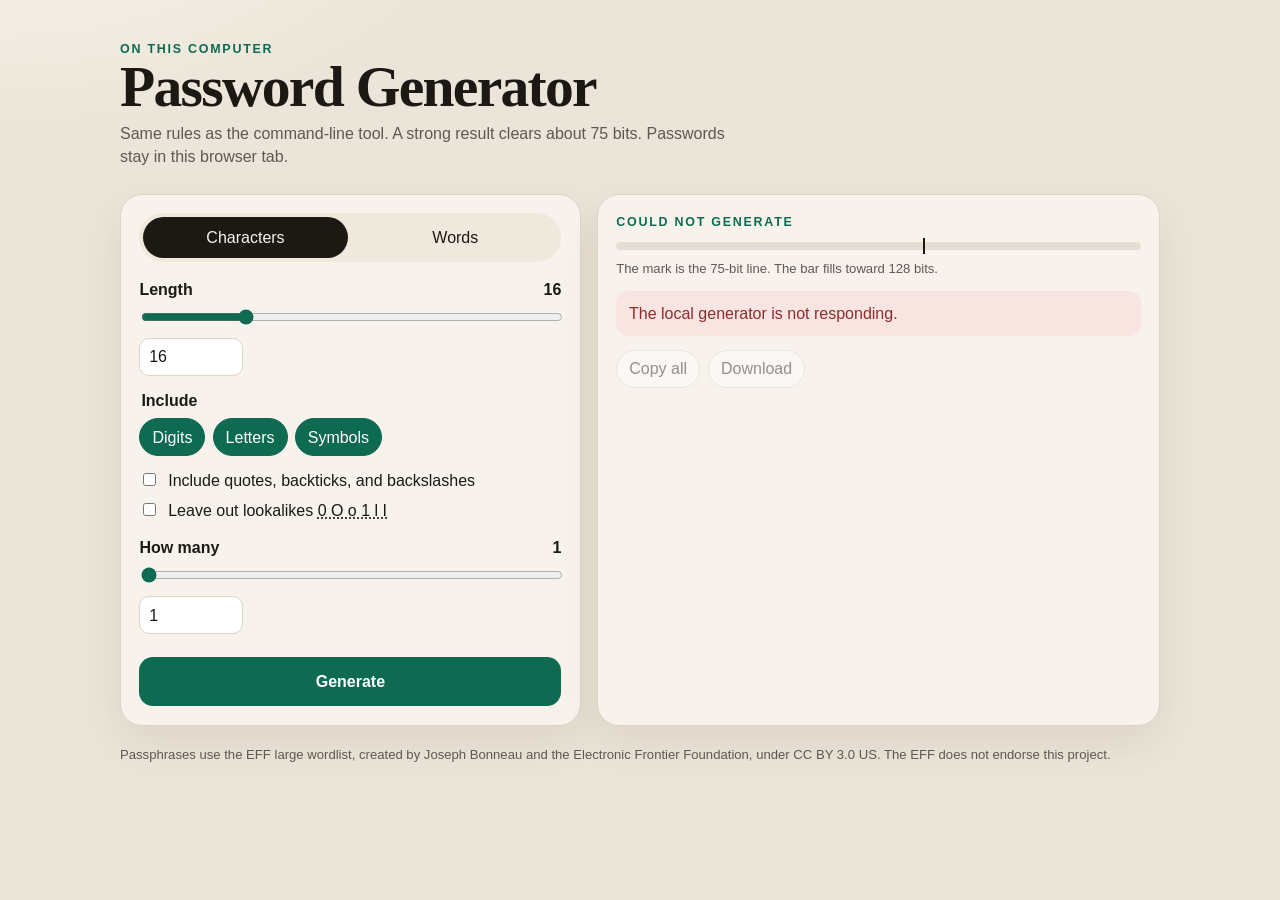
==== gui/index.html @ fabc6907 "Add a local browser interface for the password generator. The page calls the existing generator for " ====
<!DOCTYPE html>
<html lang="en">
<head>
  <meta charset="utf-8">
  <meta name="viewport" content="width=device-width, initial-scale=1">
  <meta name="referrer" content="no-referrer">
  <title>Password Generator</title>
  <link rel="stylesheet" href="styles.css">
</head>
<body>
  <main class="shell">
    <header class="intro">
      <p class="eyebrow">On this computer</p>
      <h1>Password Generator</h1>
      <p class="lede">Same rules as the command-line tool. A strong result clears about 75 bits. Passwords stay in this browser tab.</p>
    </header>

    <div class="layout">
      <form id="controls" class="panel">
        <div class="mode" role="tablist" aria-label="Password style">
          <button type="button" class="mode-button" id="mode-characters" role="tab" aria-selected="true" aria-controls="character-fields">Characters</button>
          <button type="button" class="mode-button" id="mode-words" role="tab" aria-selected="false" aria-controls="word-fields">Words</button>
        </div>

        <div id="character-fields">
          <div class="field">
            <div class="field-label">
              <label for="length">Length</label>
              <output id="length-readout" for="length">16</output>
            </div>
            <input id="length" type="range" min="1" max="64" value="16">
            <input id="length-number" class="number" type="number" min="1" max="1024" value="16" inputmode="numeric" aria-label="Length as a number">
          </div>

          <fieldset class="choices">
            <legend>Include</legend>
            <label class="chip"><input type="checkbox" id="digits" checked><span>Digits</span></label>
            <label class="chip"><input type="checkbox" id="letters" checked><span>Letters</span></label>
            <label class="chip"><input type="checkbox" id="special" checked><span>Symbols</span></label>
          </fieldset>

          <label class="check">
            <input type="checkbox" id="all-special">
            <span>Include quotes, backticks, and backslashes</span>
          </label>
          <label class="check">
            <input type="checkbox" id="no-ambiguous">
            <span>Leave out lookalikes <abbr title="zero, capital o, lowercase o, one, lowercase L, capital i">0 O o 1 l I</abbr></span>
          </label>
        </div>

        <div id="word-fields" hidden>
          <div class="field">
            <div class="field-label">
              <label for="words">Words</label>
              <output id="words-readout" for="words">6</output>
            </div>
            <input id="words" type="range" min="1" max="12" value="6">
            <input id="words-number" class="number" type="number" min="1" max="20" value="6" inputmode="numeric" aria-label="Word count as a number">
          </div>
          <p class="hint">Six words from the EFF list are about 78 bits. Five words fall short of the strong line.</p>
        </div>

        <div class="field">
          <div class="field-label">
            <label for="count">How many</label>
            <output id="count-readout" for="count">1</output>
          </div>
          <input id="count" type="range" min="1" max="10" value="1">
          <input id="count-number" class="number" type="number" min="1" max="100" value="1" inputmode="numeric" aria-label="How many as a number">
        </div>

        <button type="submit" class="primary" id="generate">Generate</button>
      </form>

      <section class="panel result" id="results" aria-live="polite">
        <div class="result-head">
          <p class="eyebrow" id="strength-label">Result</p>
          <p class="bits" id="bits-label">Waiting to generate</p>
        </div>
        <div class="meter" aria-hidden="true">
          <span id="meter-fill"></span>
          <i id="meter-mark" title="Strong line, 75 bits"></i>
        </div>
        <p class="meter-caption">The mark is the 75-bit line. The bar fills toward 128 bits.</p>
        <p class="callout" id="notes" hidden></p>
        <p class="pending" id="status">Generating a password…</p>
        <ol class="passwords" id="password-list"></ol>
        <div class="actions">
          <button type="button" class="secondary" id="copy-all" disabled>Copy all</button>
          <button type="button" class="secondary" id="download" disabled>Download</button>
        </div>
      </section>
    </div>

    <footer>
      <p>Passphrases use the EFF large wordlist, created by Joseph Bonneau and the Electronic Frontier Foundation, under CC BY 3.0 US. The EFF does not endorse this project.</p>
    </footer>
  </main>
  <noscript>This page needs JavaScript to ask the local generator for a password.</noscript>
  <script src="app.js"></script>
</body>
</html>
---- gui/styles.css ----
:root {
  color-scheme: light;
  --paper: #ebe4d8;
  --card: #f7f3ec;
  --ink: #1c1915;
  --muted: #5f584e;
  --line: #ddd4c6;
  --accent: #0e6b52;
  --accent-dark: #0a5340;
  --accent-soft: #e5f3ed;
  --weak: #8a4b08;
  --weak-soft: #f8ead7;
  --danger: #8d2c2c;
  --danger-soft: #f8e4e1;
  --slab: #171512;
  --slab-text: #f6f1e7;
  --shadow: 0 18px 40px rgba(48, 36, 18, 0.08);
}

* { box-sizing: border-box; }

body {
  margin: 0;
  min-height: 100vh;
  background:
    radial-gradient(900px 420px at 0% -10%, #f8f3ea 0%, transparent 55%),
    var(--paper);
  color: var(--ink);
  font-family: "Avenir Next", "Segoe UI", sans-serif;
  line-height: 1.45;
}

.shell {
  width: min(1040px, calc(100% - 2rem));
  margin: 0 auto;
  padding: 2.5rem 0 3rem;
}

.intro h1 {
  margin: 0.15rem 0 0.4rem;
  font-family: "Iowan Old Style", Palatino, Georgia, serif;
  font-size: clamp(2.4rem, 5vw, 3.6rem);
  font-weight: 600;
  letter-spacing: -0.03em;
  line-height: 0.95;
}

.eyebrow {
  margin: 0;
  color: var(--accent);
  font-size: 0.78rem;
  font-weight: 700;
  letter-spacing: 0.14em;
  text-transform: uppercase;
}

.lede, .hint, .meter-caption, footer {
  color: var(--muted);
}

.lede { max-width: 38rem; margin: 0; }

.layout {
  display: grid;
  grid-template-columns: minmax(260px, 0.9fr) minmax(280px, 1.1fr);
  gap: 1rem;
  margin-top: 1.6rem;
}

.panel {
  background: var(--card);
  border: 1px solid var(--line);
  border-radius: 22px;
  box-shadow: var(--shadow);
  padding: 1.15rem;
}

.mode {
  display: grid;
  grid-template-columns: 1fr 1fr;
  gap: 0.35rem;
  padding: 0.25rem;
  margin-bottom: 1rem;
  background: #efe8dc;
  border-radius: 999px;
}

.mode-button, .primary, .secondary, .copy {
  font: inherit;
  cursor: pointer;
}

.mode-button {
  border: 0;
  border-radius: 999px;
  padding: 0.55rem 0.8rem;
  background: transparent;
  color: var(--ink);
}

.mode-button[aria-selected="true"] {
  background: var(--ink);
  color: #f7f3ec;
}

.field { margin: 0.85rem 0; }

.field-label {
  display: flex;
  justify-content: space-between;
  align-items: baseline;
  margin-bottom: 0.35rem;
  font-weight: 600;
}

output { font-variant-numeric: tabular-nums; }

input[type="range"] {
  width: 100%;
  accent-color: var(--accent);
}

.number {
  width: 6.5rem;
  margin-top: 0.45rem;
  padding: 0.4rem 0.55rem;
  border: 1px solid var(--line);
  border-radius: 10px;
  background: white;
  color: var(--ink);
  font: inherit;
}

.choices {
  display: flex;
  flex-wrap: wrap;
  gap: 0.45rem;
  margin: 0.4rem 0 0.8rem;
  padding: 0;
  border: 0;
}

.choices legend {
  width: 100%;
  margin-bottom: 0.35rem;
  font-weight: 600;
}

.chip {
  display: inline-flex;
}

.chip input { position: absolute; opacity: 0; }

.chip span {
  display: inline-block;
  padding: 0.4rem 0.75rem;
  border: 1px solid var(--line);
  border-radius: 999px;
  background: white;
}

.chip input:checked + span {
  background: var(--accent);
  border-color: var(--accent);
  color: white;
}

.chip input:focus-visible + span,
.check input:focus-visible,
.mode-button:focus-visible,
.primary:focus-visible,
.secondary:focus-visible,
.copy:focus-visible,
.number:focus-visible {
  outline: 2px solid var(--accent);
  outline-offset: 2px;
}

.check {
  display: flex;
  gap: 0.55rem;
  align-items: flex-start;
  margin: 0.45rem 0;
}

.check input { margin-top: 0.25rem; accent-color: var(--accent); }

.check:has(input:disabled) { color: #8a8174; }

.hint { margin: 0.2rem 0 0.6rem; font-size: 0.92rem; }

.primary {
  width: 100%;
  margin-top: 0.6rem;
  padding: 0.8rem 1rem;
  border: 0;
  border-radius: 14px;
  background: var(--accent);
  color: white;
  font-weight: 700;
}

.primary:hover { background: var(--accent-dark); }

.primary:disabled { cursor: wait; opacity: 0.7; }

.result-head {
  display: flex;
  justify-content: space-between;
  gap: 1rem;
  align-items: baseline;
}

.bits {
  margin: 0;
  font-variant-numeric: tabular-nums;
  font-weight: 700;
}

.result.strong .eyebrow { color: var(--accent); }
.result.weak .eyebrow { color: var(--weak); }
.result.strong .meter > span { background: var(--accent); }
.result.weak .meter > span { background: #c47a2a; }

.meter {
  position: relative;
  height: 8px;
  margin-top: 0.7rem;
  background: #e6ded2;
  border-radius: 99px;
  overflow: visible;
}

.meter > span {
  display: block;
  height: 100%;
  width: 0;
  border-radius: inherit;
  background: var(--accent);
}

.meter i {
  position: absolute;
  top: -4px;
  left: 58.6%;
  width: 2px;
  height: 16px;
  background: var(--ink);
}

.meter-caption { margin: 0.55rem 0 0; font-size: 0.82rem; }

.callout, .status, .pending {
  margin: 0.8rem 0 0;
  padding: 0.7rem 0.8rem;
  border-radius: 12px;
}

.pending { color: var(--muted); background: #efe8dc; }

.callout { background: var(--weak-soft); color: var(--weak); }

.status { background: var(--danger-soft); color: var(--danger); }

.status[hidden], .callout[hidden], .passwords:empty { display: none; }

.passwords {
  list-style: none;
  margin: 0.9rem 0 0;
  padding: 0;
  display: grid;
  gap: 0.55rem;
}

.password {
  display: grid;
  grid-template-columns: 1fr auto;
  gap: 0.6rem;
  align-items: center;
  padding: 0.85rem 0.85rem;
  background: var(--slab);
  color: var(--slab-text);
  border-radius: 16px;
}

.password code {
  font-family: ui-monospace, "SFMono-Regular", "Cascadia Mono", Menlo, Consolas, monospace;
  font-size: clamp(1.05rem, 2.2vw, 1.45rem);
  line-height: 1.35;
  overflow-wrap: anywhere;
}

.copy, .secondary {
  border: 1px solid transparent;
  border-radius: 999px;
  padding: 0.4rem 0.75rem;
  background: #2a2723;
  color: var(--slab-text);
}

.actions {
  display: flex;
  flex-wrap: wrap;
  gap: 0.5rem;
  margin-top: 0.85rem;
}

.secondary {
  background: white;
  color: var(--ink);
  border-color: var(--line);
}

.secondary:disabled, .copy:disabled { cursor: not-allowed; opacity: 0.45; }

footer { margin-top: 1.2rem; font-size: 0.82rem; }

footer p { margin: 0; }

@media (max-width: 800px) {
  .shell { width: min(100% - 1.25rem, 1040px); padding-top: 1.4rem; }
  .layout { grid-template-columns: 1fr; }
  .password { grid-template-columns: 1fr; }
  .copy { justify-self: start; }
}
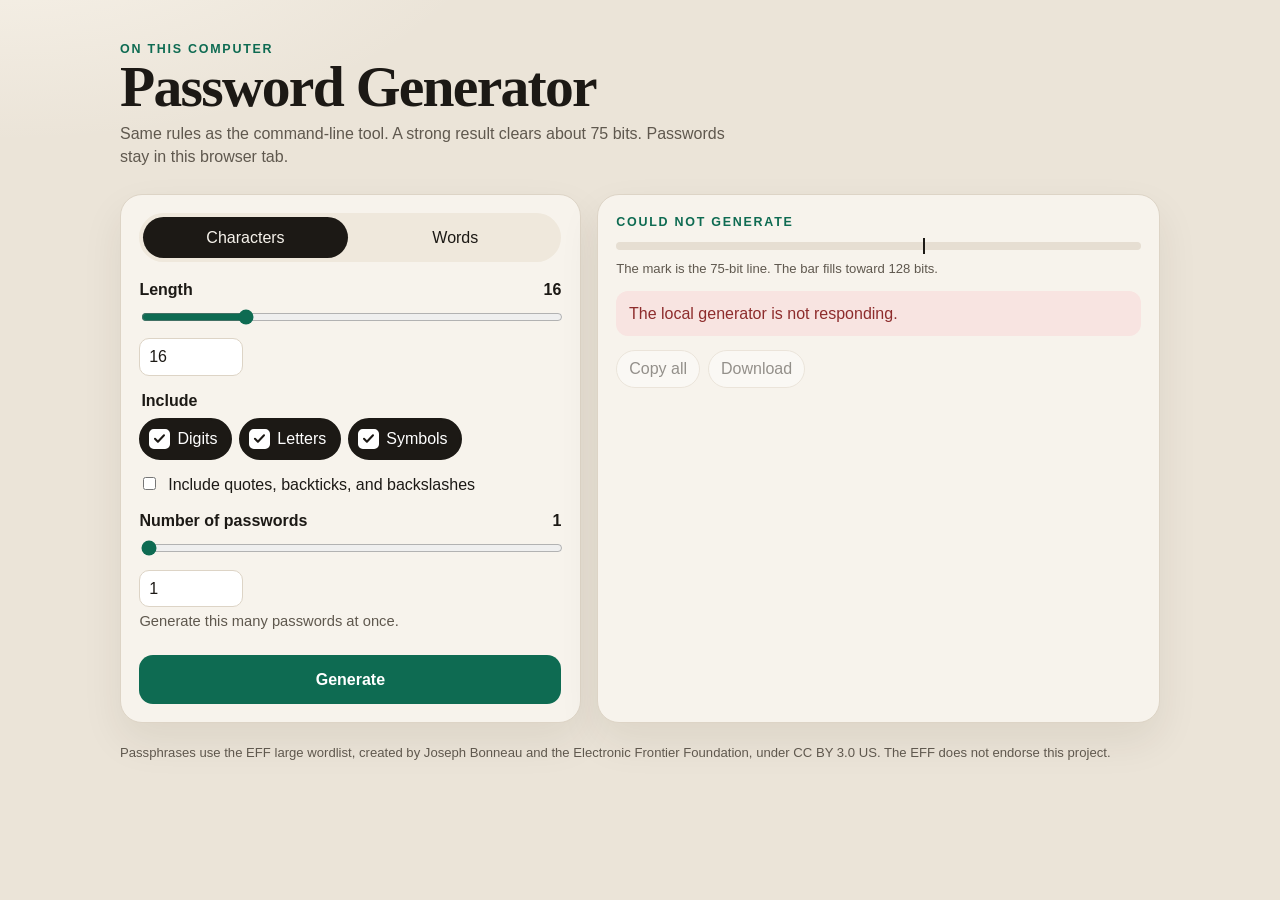
==== commit d24018af: "Clarify password count and character toggles in the GUI. Name the count control, remove the lookalik" ====
--- a/gui/index.html
+++ b/gui/index.html
@@ -43,10 +43,6 @@
             <input type="checkbox" id="all-special">
             <span>Include quotes, backticks, and backslashes</span>
           </label>
-          <label class="check">
-            <input type="checkbox" id="no-ambiguous">
-            <span>Leave out lookalikes <abbr title="zero, capital o, lowercase o, one, lowercase L, capital i">0 O o 1 l I</abbr></span>
-          </label>
         </div>
 
         <div id="word-fields" hidden>
@@ -63,11 +59,12 @@
 
         <div class="field">
           <div class="field-label">
-            <label for="count">How many</label>
+            <label for="count">Number of passwords</label>
             <output id="count-readout" for="count">1</output>
           </div>
-          <input id="count" type="range" min="1" max="10" value="1">
-          <input id="count-number" class="number" type="number" min="1" max="100" value="1" inputmode="numeric" aria-label="How many as a number">
+          <input id="count" type="range" min="1" max="10" value="1" aria-describedby="count-hint">
+          <input id="count-number" class="number" type="number" min="1" max="100" value="1" inputmode="numeric" aria-label="Number of passwords">
+          <p class="hint" id="count-hint">Generate this many passwords at once.</p>
         </div>
 
         <button type="submit" class="primary" id="generate">Generate</button>
--- a/gui/styles.css
+++ b/gui/styles.css
@@ -147,23 +147,47 @@
 }
 
 .chip {
+  position: relative;
   display: inline-flex;
 }
 
-.chip input { position: absolute; opacity: 0; }
+.chip input {
+  position: absolute;
+  inset: 0;
+  margin: 0;
+  opacity: 0;
+  cursor: pointer;
+}
 
 .chip span {
-  display: inline-block;
-  padding: 0.4rem 0.75rem;
-  border: 1px solid var(--line);
+  display: inline-flex;
+  align-items: center;
+  gap: 0.45rem;
+  padding: 0.45rem 0.8rem 0.45rem 0.5rem;
+  border: 2px solid #b7aea0;
   border-radius: 999px;
   background: white;
+  color: #6d655c;
+}
+
+.chip span::before {
+  content: "";
+  width: 1.05rem;
+  height: 1.05rem;
+  border: 2px solid #b7aea0;
+  border-radius: 0.3rem;
+  background: white;
 }
 
 .chip input:checked + span {
-  background: var(--accent);
-  border-color: var(--accent);
+  background: var(--ink);
+  border-color: var(--ink);
   color: white;
+}
+
+.chip input:checked + span::before {
+  border-color: white;
+  background: white url("data:image/svg+xml,%3Csvg xmlns='http://www.w3.org/2000/svg' viewBox='0 0 16 16'%3E%3Cpath d='M3.2 8.3 6.3 11.4 12.8 4.6' fill='none' stroke='%231c1915' stroke-width='2.2' stroke-linecap='round' stroke-linejoin='round'/%3E%3C/svg%3E") center / 0.95rem 0.95rem no-repeat;
 }
 
 .chip input:focus-visible + span,
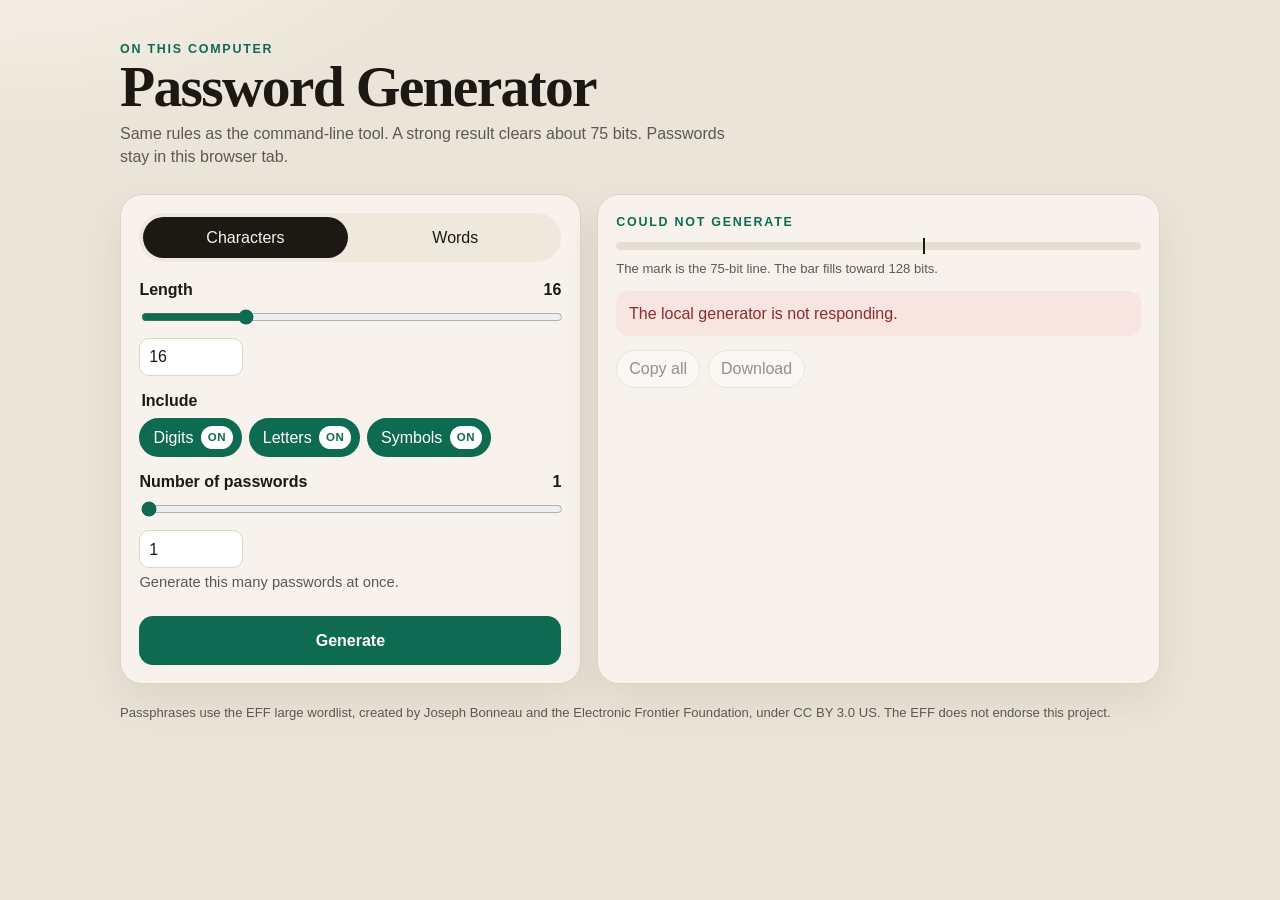
==== commit 4bec1788: "Include quotes and backslashes with Symbols. The separate shell-character control is gone. Turning S" ====
--- a/gui/index.html
+++ b/gui/index.html
@@ -38,11 +38,6 @@
             <label class="chip"><input type="checkbox" id="letters" checked><span>Letters</span></label>
             <label class="chip"><input type="checkbox" id="special" checked><span>Symbols</span></label>
           </fieldset>
-
-          <label class="check">
-            <input type="checkbox" id="all-special">
-            <span>Include quotes, backticks, and backslashes</span>
-          </label>
         </div>
 
         <div id="word-fields" hidden>
--- a/gui/styles.css
+++ b/gui/styles.css
@@ -163,31 +163,35 @@
   display: inline-flex;
   align-items: center;
   gap: 0.45rem;
-  padding: 0.45rem 0.8rem 0.45rem 0.5rem;
-  border: 2px solid #b7aea0;
-  border-radius: 999px;
+  padding: 0.35rem 0.4rem 0.35rem 0.75rem;
+  border: 2px solid #c9c0b2;
+  border-radius: 999px;
+  background: #f3efe8;
+  color: #6d655c;
+}
+
+.chip span::after {
+  content: "Off";
+  padding: 0.18rem 0.45rem;
+  border-radius: 999px;
+  background: #e4ddd2;
+  color: #6d655c;
+  font-size: 0.72rem;
+  font-weight: 700;
+  letter-spacing: 0.04em;
+  text-transform: uppercase;
+}
+
+.chip input:checked + span {
+  background: var(--accent);
+  border-color: var(--accent);
+  color: white;
+}
+
+.chip input:checked + span::after {
+  content: "On";
   background: white;
-  color: #6d655c;
-}
-
-.chip span::before {
-  content: "";
-  width: 1.05rem;
-  height: 1.05rem;
-  border: 2px solid #b7aea0;
-  border-radius: 0.3rem;
-  background: white;
-}
-
-.chip input:checked + span {
-  background: var(--ink);
-  border-color: var(--ink);
-  color: white;
-}
-
-.chip input:checked + span::before {
-  border-color: white;
-  background: white url("data:image/svg+xml,%3Csvg xmlns='http://www.w3.org/2000/svg' viewBox='0 0 16 16'%3E%3Cpath d='M3.2 8.3 6.3 11.4 12.8 4.6' fill='none' stroke='%231c1915' stroke-width='2.2' stroke-linecap='round' stroke-linejoin='round'/%3E%3C/svg%3E") center / 0.95rem 0.95rem no-repeat;
+  color: var(--accent);
 }
 
 .chip input:focus-visible + span,
